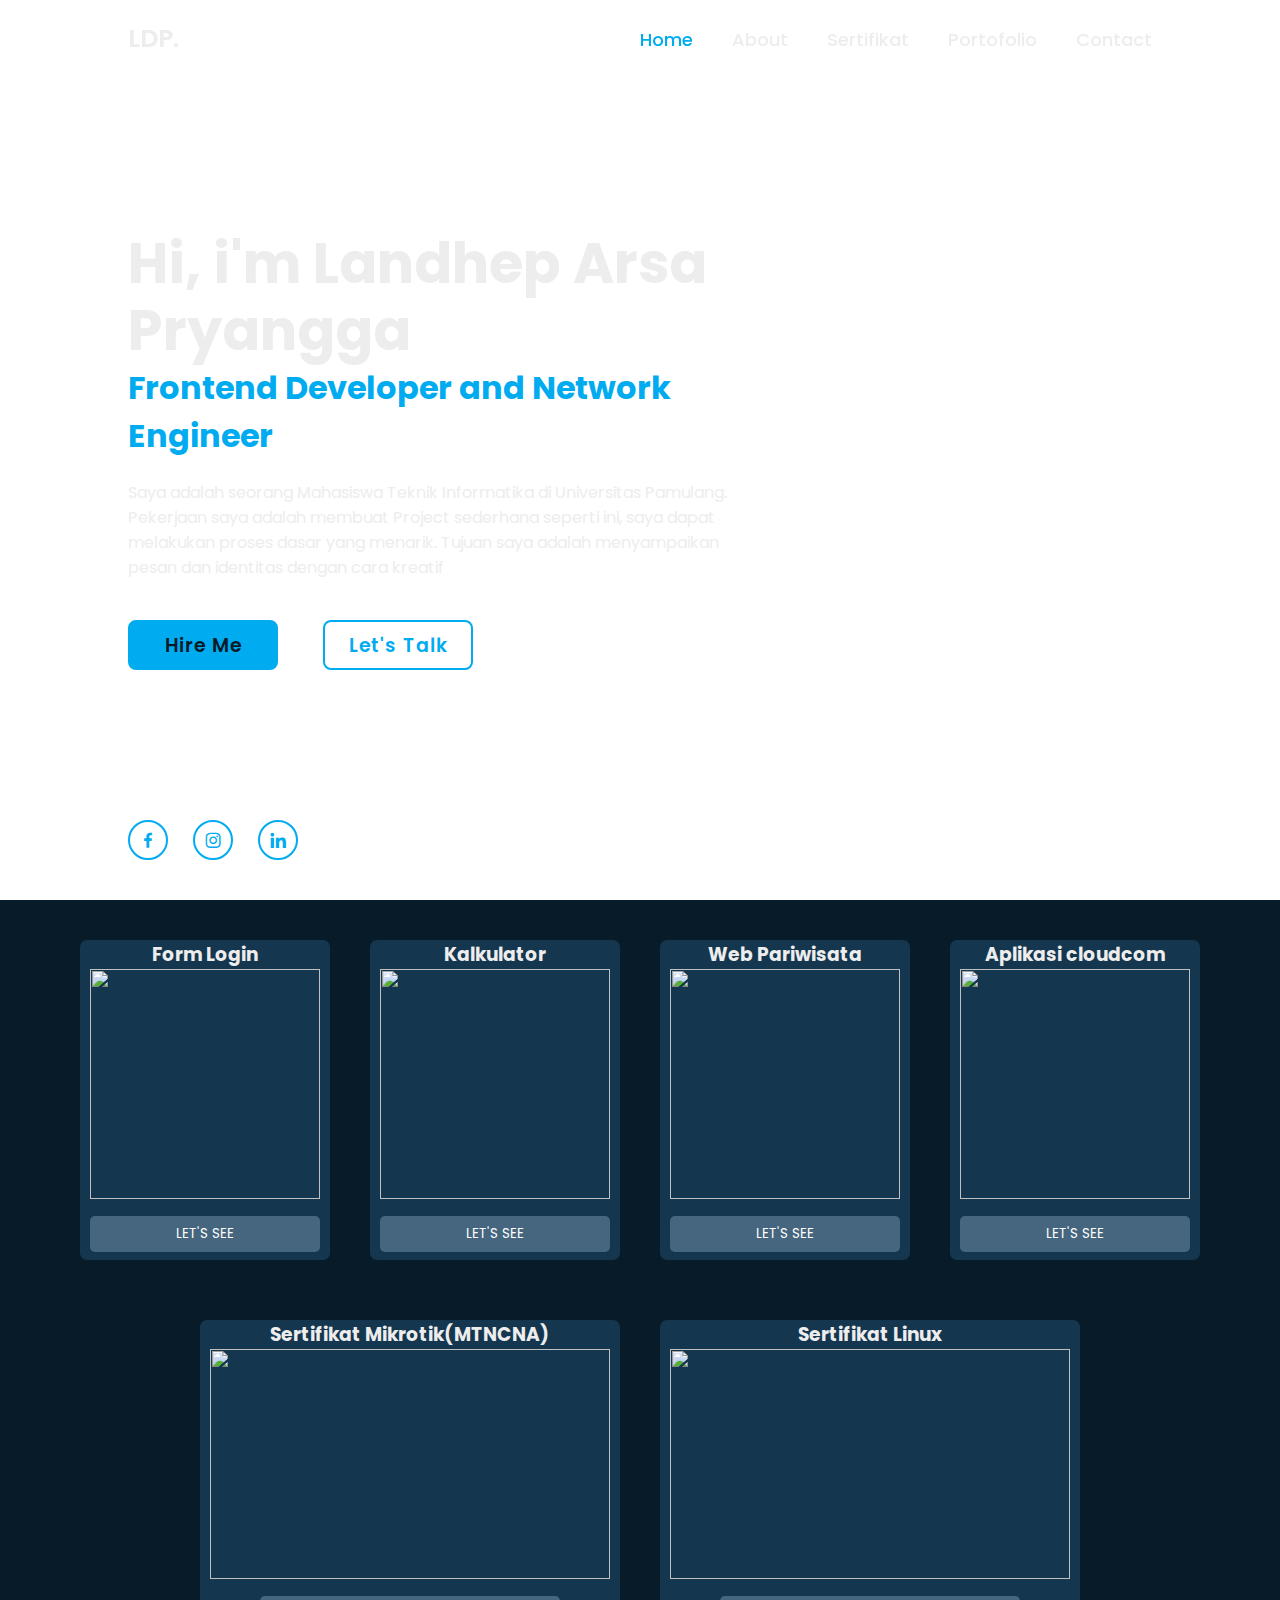
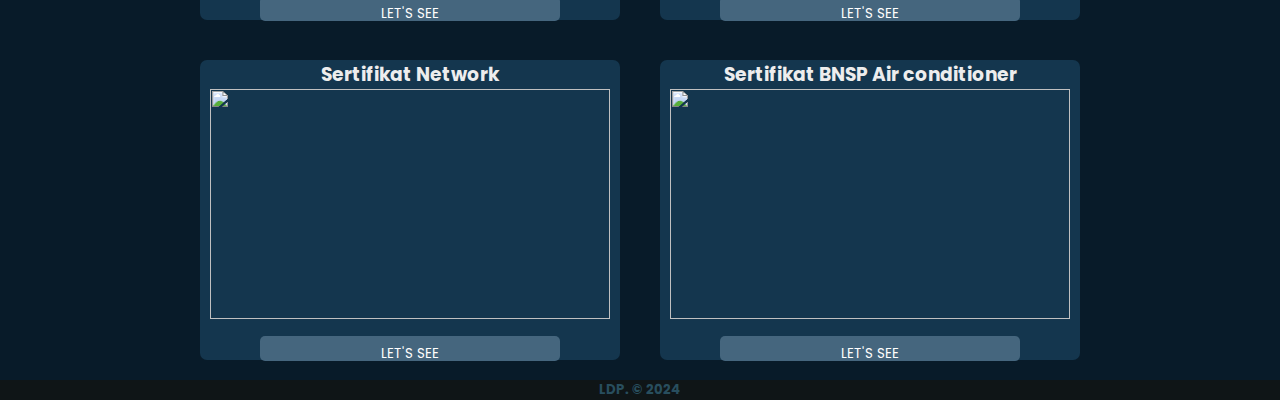
==== index.html @ 1a5d71c7 "Add files via upload" ====
<!DOCTYPE html>
<html lang="en">
<head>
    <meta charset="UTF-8">
    <meta name="viewport" content="width=device-width, initial-scale=1.0">
    <title>Portofolio Landhep Arsa Pryangga</title>
    <link rel="stylesheet" href="style.css">
    <link href='https://unpkg.com/boxicons@2.1.4/css/boxicons.min.css' rel='stylesheet'>
</head>
<body>

    <header class="header">
        <a href="#" class="logo">LDP.</a>
        
        <nav class="navbar">
            <a href="#" class="active">Home</a>
            <a href="#">About</a>
            <a href="#sertifikat">Sertifikat</a>
            <a href="#container">Portofolio</a>
            <a href="#">Contact</a>
        </nav>
    </header>

    <section class="home">

        <div class="home-content">
            <h1>Hi, i'm Landhep Arsa Pryangga</h1>
            <h3>Frontend Developer and Network Engineer</h3>
            <p>Saya adalah seorang Mahasiswa Teknik Informatika di Universitas Pamulang. Pekerjaan saya adalah membuat Project sederhana seperti ini, saya dapat melakukan proses dasar yang menarik. Tujuan saya adalah menyampaikan pesan dan identitas dengan cara kreatif</p>
            <div class="btn-box">
                <a href="#">Hire Me</a>
                <a href="https://api.whatsapp.com/send?phone=+6289680298049">Let's Talk</a>
            </div>
        </div>

        <div class="home-sci">
            <a href="https://www.facebook.com/landhep.arsapryangga?locale=id_ID"><i class='bx bxl-facebook'></i></a>
            <a href="https://www.instagram.com/landhelp/"><i class='bx bxl-instagram'></i></a>
            <a href=""><i class='bx bxl-linkedin' ></i></a>
        </div>
    </section>

    <div id="container"> 
        <div><h3>Form Login</h3><img src="media/form login.jpeg">
            <a href="formlogin/index.html"><button class="btn btn-default"tyoe="button">LET'S SEE</button></a>
        </div>
        <div><h3>Kalkulator</h3> <img src="media/kalkulator.jpeg">
            <a href="kalkulator/index.html"><button class="btn btn-default"tyoe="button">LET'S SEE</button></a>
        </div>
        <div><h3>Web Pariwisata </h3><img src="media/pariwisata.jpeg">
            <a href="web pariwisata/index.html"><button class="btn btn-default"tyoe="button">LET'S SEE</button></a>
        </div>
        <div><h3>Aplikasi cloudcom</h3><img src="media/bufe.png">
            <a href="project/public/index.html"><button class="btn btn-default"tyoe="button">LET'S SEE</button></a>
        </div>
    </div>

    <div id="sertifikat"> 
        <div><h3>Sertifikat Mikrotik(MTNCNA)</h3><img src="media/mtcna.png">
            <a href="#popup1"><button class="btn btn-default"tyoe="button">LET'S SEE</button></a>
        </div>
        <div><h3>Sertifikat Linux</h3> <img src="media/stfl.jpg">
            <a href="#popup2"><button class="btn btn-default"tyoe="button">LET'S SEE</button></a>
        </div>
        <div><h3>Sertifikat Network</h3><img src="media/stfn.jpg">
            <a href="#popup3"><button class="btn btn-default"tyoe="button">LET'S SEE</button></a>
        </div>
        <div><h3>Sertifikat BNSP Air conditioner</h3><img src="media/bnsp acc.png">
            <a href="#popup4"><button class="btn btn-default"tyoe="button">LET'S SEE</button></a>
        </div>
    </div>
    <div id="popup1">
        <div class="overlay"></div>
        <div class="popup">
          <h2>Sertifikat Mikrotik (MTNCNA)</h2>
          <img src="media/mtcna.png" alt="Sertifikat Mikrotik">
          <p>Sertifikat Di Berikan Pada Tahun 2022</p>
          <a href="#sertifikat" class="close-popup">Tutup</a>
        </div>
      </div>
    
      <div id="popup2">
        <div class="overlay"></div>
        <div class="popup">
          <h2>Sertifikat Linux</h2>
          <img src="media/stfl.jpg" alt="Sertifikat Linux">
          <p>Sertifikat Di Berikan Pada Tahun 2021</p>
          <a href="#sertifikat" class="close-popup">Tutup</a>
        </div>
      </div>
    
      <div id="popup3">
        <div class="overlay"></div>
        <div class="popup">
          <h2>Sertifikat Network</h2>
          <img src="media/stfn.jpg" alt="Sertifikat Network">
          <p>Sertifikat Di Berikan Pada Tahun 2021</p>
          <a href="#sertifikat" class="close-popup">Tutup</a>
        </div>
      </div>
    
      <div id="popup4">
        <div class="overlay"></div>
        <div class="popup">
          <h2>Sertifikat BNSP Air Conditioner</h2>
          <img src="media/bnsp acc.png" alt="Sertifikat BNSP Air Conditioner">
          <p>Sertifikat Di Berikan Pada Tahun 2024</p>
          <a href="#sertifikat" class="close-popup">Tutup</a>
        </div>
      </div>
    <div id="kaki">
        <div class="container">
          <h5 class="text-center">LDP. © 2024</h5>
        </div>
    </div>

</body>
</html>
---- style.css ----
@import url('https://fonts.googleapis.com/css2?family=Poppins:wght@300;400;500;600;700;800;900&display=swap');

* {
    margin: 0;
    padding: 0;
    box-sizing: border-box;
    font-family: 'poppins', sans-serif;
}

body {
    color: #ededed;
}

.header {
    position: fixed;
    top: 0;
    left: 0;
    width: 100%;
    padding: 20px 10%;
    background: transparent;
    display: flex;
    justify-content: space-between;
    align-items: center;
    z-index: 100;
}

.logo {
    font-size: 25px;
    color: #ededed;
    text-decoration: none;
    font-weight: 600;
}

.navbar a {
    font-size: 18px;
    color: #ededed;
    text-decoration: none;
    font-weight: 500;
    margin-left: 35px;
    transition: .3s;
}

.navbar a:hover,
.navbar a.active {
    color: #00abf0;
}

.home {
    height: 100vh;
    background:url(media/dps.png) no-repeat;
    background-size: cover;
    background-position: center;
    display: flex;
    align-items: center;
    padding: 0 10%;
}

.home-content {
    max-width: 600px;
}

.home-content h1 {
    font-size: 56px;
    font-weight: 700;
    line-height: 1.2;
}

.home-content h3 {
    font-size: 32px;
    font-weight: 700;
    color: #00abf0;
}

.home-content p {
    font-size: 16px;
    margin: 20px 0 40px;
}

.home-content .btn-box {
    display: flex;
    justify-content: space-between;
    width: 345px;
    height: 50px;
}

.btn-box a {
    position: relative;
    display: inline-flex;
    justify-content: center;
    align-items: center;
    width: 150px;
    height: 100%;
    background: #00abf0;
    border: 2px solid #00abf0;
    border-radius: 8px;
    font-size: 19px;
    color: #081b29;
    text-decoration: none;
    font-weight: 600;
    letter-spacing: 1px;
    z-index: 1;
    overflow: hidden;
    transition: .5s;
}

.btn-box a:hover {
    color: #00abf0;
}

.btn-box a:nth-child(2) {
    background: transparent;
    color: #00abf0;
}

.btn-box a:nth-child(2):hover {
    color: #081b29;
}

.btn-box a:nth-child(2)::before {
    background: #00abf0;
}

.btn-box a::before {
    content: '';
    position: absolute;
    top: 0;
    left: 0;
    width: 0;
    height: 100%;
    background: #081b29;
    z-index: -1;
    transition: .5s;
}

.btn-box a:hover::before {
    width: 100%;
}

.home-sci {
    position: absolute;
    bottom: 40px;
    width: 170px;
    display: flex;
    justify-content: space-between;
}

.home-sci a {
    position: relative;
    display: inline-flex;
    justify-content: center;
    align-items: center;
    width: 40px;
    height: 40px;
    background: transparent;
    border: 2px solid #00abf0;
    border-radius: 50%;
    font-size: 20px;
    color: #00abf0;
    text-decoration: none;
    z-index: 1;
    overflow: hidden;
    transition: .5s;
}

.home-sci a:hover {
    color: #081b29;
}

.home-sci a::before {
    content: '';
    position: absolute;
    top: 0;
    left: 0;
    width: 0;
    height: 100%;
    background: #00abf0;
    z-index: -1;
    transition: .5s;
}

.home-sci a:hover::before {
    width: 100%;
}

#container{
    display: flex;
    flex-wrap: wrap;
    justify-content: center;
    align-items: center;
    min-height: 400px;
    background-color: #081b29;
}

#container div{
    height: 320px;
    width: 250px;
    background: #14364e;
    margin: 20px;
    text-align: center;
    border-radius: 7px;
}

#container div img{
    height: 230px;
    width: 230px;
}

#container div button{
    height: 50x;
    width: 230px;
    background-color: #45667e;
}

#sertifikat {
    display: flex;
    flex-wrap: wrap;
    justify-content: center;
    align-items: center;
    min-height: 400px;
    background-color: #081b29;
}

#sertifikat div{
    height: 300px;
    width: 420px;
    background: #14364e;
    margin: 20px;
    text-align: center;
    border-radius: 7px;
}

#sertifikat div img{
    height: 230px;
    width: 400px;
    margin: 0px;
}

#sertifikat div button{
    height: 25px;
    width: 300px;
    background-color: #45667e;
}

.btn {
    padding: 8px 12px;
    margin-top: 10px;
    background-color: #007bff;
    color: #fff;
    border: none;
    border-radius: 5px;
    cursor: pointer;
    text-decoration: none;
  }
  .overlay {
    position: fixed;
    top: 0;
    left: 0;
    width: 100%;
    height: 100%;
    background: rgba(0, 0, 0, 0.5);
    opacity: 0;
    visibility: hidden;
    transition: opacity 0.3s ease;
  }
  .popup {
    position: fixed;
    top: 50%;
    left: 50%;
    transform: translate(-50%, -50%);
    width: 90%;
    max-width: 400px;
    padding: 20px;
    background-color: #081b29;
    border-radius: 10px;
    box-shadow: 0 4px 8px rgba(0, 0, 0, 0.2);
    visibility: hidden;
    opacity: 0;
    transition: opacity 0.3s ease, transform 0.3s ease;
    text-align: center;
  }
  .popup img {
    width: 100%;
    height: auto;
    max-height: 300px;
    border-radius: 5px;
    margin-bottom: 10px;
  }
  .close-popup {
    display: inline-block;
    margin-top: 10px;
    padding: 8px 16px;
    background-color: #fff;
    color: #081b29;
    text-decoration: none;
    border-radius: 5px;
  }
  
  #popup1:target .overlay,
  #popup2:target .overlay,
  #popup3:target .overlay,
  #popup4:target .overlay {
    visibility: visible;
    opacity: 1;
  }
  #popup1:target .popup,
  #popup2:target .popup,
  #popup3:target .popup,
  #popup4:target .popup {
    visibility: visible;
    opacity: 1;
    transform: translate(-50%, -50%) scale(1);
  }

#kaki{
    color: rgb(40,78,94);
    background-color: #0f1517;
    text-align: center;
}
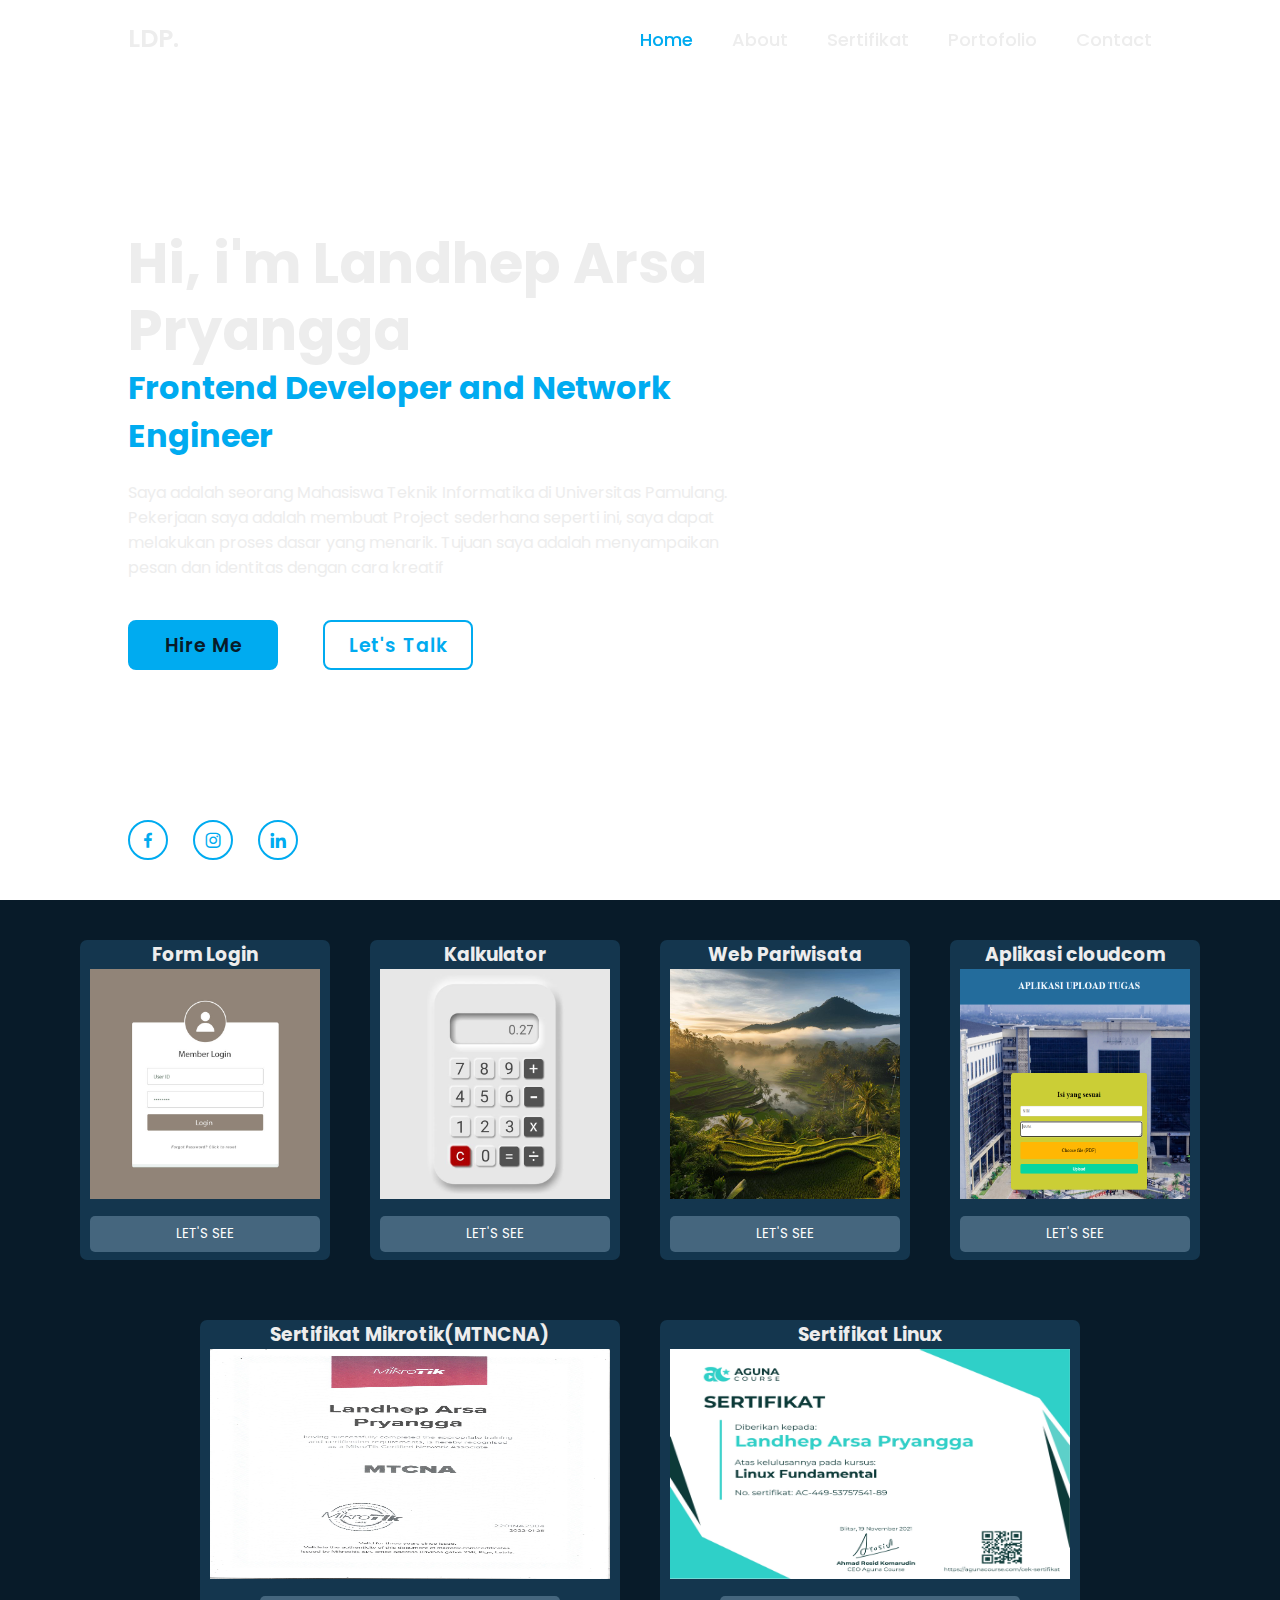
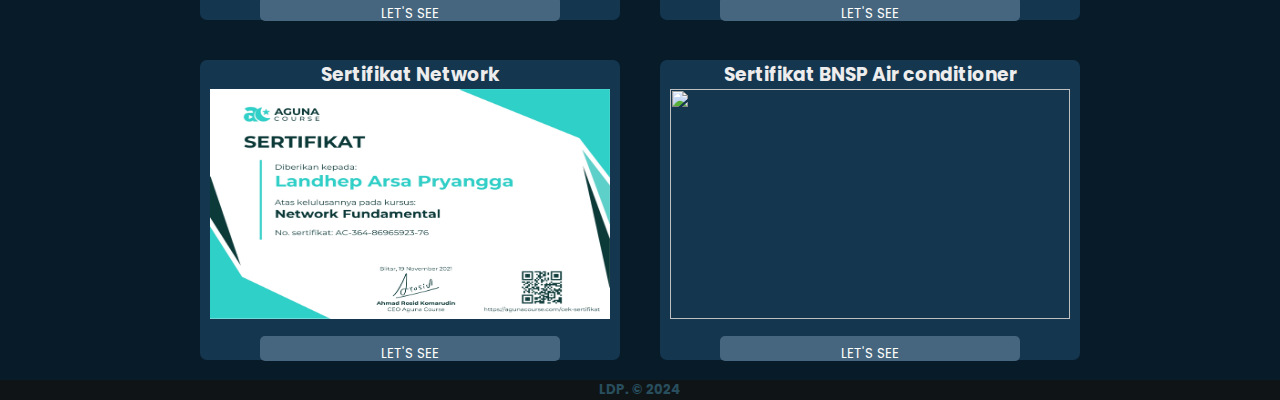
==== commit b2c004fd: "index.html" ====
--- a/index.html
+++ b/index.html
@@ -41,31 +41,31 @@
     </section>
 
     <div id="container"> 
-        <div><h3>Form Login</h3><img src="media/form login.jpeg">
+        <div><h3>Form Login</h3><img src="form login.jpeg">
             <a href="formlogin/index.html"><button class="btn btn-default"tyoe="button">LET'S SEE</button></a>
         </div>
-        <div><h3>Kalkulator</h3> <img src="media/kalkulator.jpeg">
+        <div><h3>Kalkulator</h3> <img src="kalkulator.jpeg">
             <a href="kalkulator/index.html"><button class="btn btn-default"tyoe="button">LET'S SEE</button></a>
         </div>
-        <div><h3>Web Pariwisata </h3><img src="media/pariwisata.jpeg">
+        <div><h3>Web Pariwisata </h3><img src="pariwisata.jpeg">
             <a href="web pariwisata/index.html"><button class="btn btn-default"tyoe="button">LET'S SEE</button></a>
         </div>
-        <div><h3>Aplikasi cloudcom</h3><img src="media/bufe.png">
+        <div><h3>Aplikasi cloudcom</h3><img src="bufe.png">
             <a href="project/public/index.html"><button class="btn btn-default"tyoe="button">LET'S SEE</button></a>
         </div>
     </div>
 
     <div id="sertifikat"> 
-        <div><h3>Sertifikat Mikrotik(MTNCNA)</h3><img src="media/mtcna.png">
+        <div><h3>Sertifikat Mikrotik(MTNCNA)</h3><img src="mtcna.png">
             <a href="#popup1"><button class="btn btn-default"tyoe="button">LET'S SEE</button></a>
         </div>
-        <div><h3>Sertifikat Linux</h3> <img src="media/stfl.jpg">
+        <div><h3>Sertifikat Linux</h3> <img src="stfl.jpg">
             <a href="#popup2"><button class="btn btn-default"tyoe="button">LET'S SEE</button></a>
         </div>
-        <div><h3>Sertifikat Network</h3><img src="media/stfn.jpg">
+        <div><h3>Sertifikat Network</h3><img src="stfn.jpg">
             <a href="#popup3"><button class="btn btn-default"tyoe="button">LET'S SEE</button></a>
         </div>
-        <div><h3>Sertifikat BNSP Air conditioner</h3><img src="media/bnsp acc.png">
+        <div><h3>Sertifikat BNSP Air conditioner</h3><img src="bnsp acc.png">
             <a href="#popup4"><button class="btn btn-default"tyoe="button">LET'S SEE</button></a>
         </div>
     </div>
@@ -73,7 +73,7 @@
         <div class="overlay"></div>
         <div class="popup">
           <h2>Sertifikat Mikrotik (MTNCNA)</h2>
-          <img src="media/mtcna.png" alt="Sertifikat Mikrotik">
+          <img src="mtcna.png" alt="Sertifikat Mikrotik">
           <p>Sertifikat Di Berikan Pada Tahun 2022</p>
           <a href="#sertifikat" class="close-popup">Tutup</a>
         </div>
@@ -83,7 +83,7 @@
         <div class="overlay"></div>
         <div class="popup">
           <h2>Sertifikat Linux</h2>
-          <img src="media/stfl.jpg" alt="Sertifikat Linux">
+          <img src="stfl.jpg" alt="Sertifikat Linux">
           <p>Sertifikat Di Berikan Pada Tahun 2021</p>
           <a href="#sertifikat" class="close-popup">Tutup</a>
         </div>
@@ -93,7 +93,7 @@
         <div class="overlay"></div>
         <div class="popup">
           <h2>Sertifikat Network</h2>
-          <img src="media/stfn.jpg" alt="Sertifikat Network">
+          <img src="stfn.jpg" alt="Sertifikat Network">
           <p>Sertifikat Di Berikan Pada Tahun 2021</p>
           <a href="#sertifikat" class="close-popup">Tutup</a>
         </div>
@@ -103,7 +103,7 @@
         <div class="overlay"></div>
         <div class="popup">
           <h2>Sertifikat BNSP Air Conditioner</h2>
-          <img src="media/bnsp acc.png" alt="Sertifikat BNSP Air Conditioner">
+          <img src="bnsp acc.png" alt="Sertifikat BNSP Air Conditioner">
           <p>Sertifikat Di Berikan Pada Tahun 2024</p>
           <a href="#sertifikat" class="close-popup">Tutup</a>
         </div>
@@ -115,4 +115,4 @@
     </div>
 
 </body>
-</html>+</html>
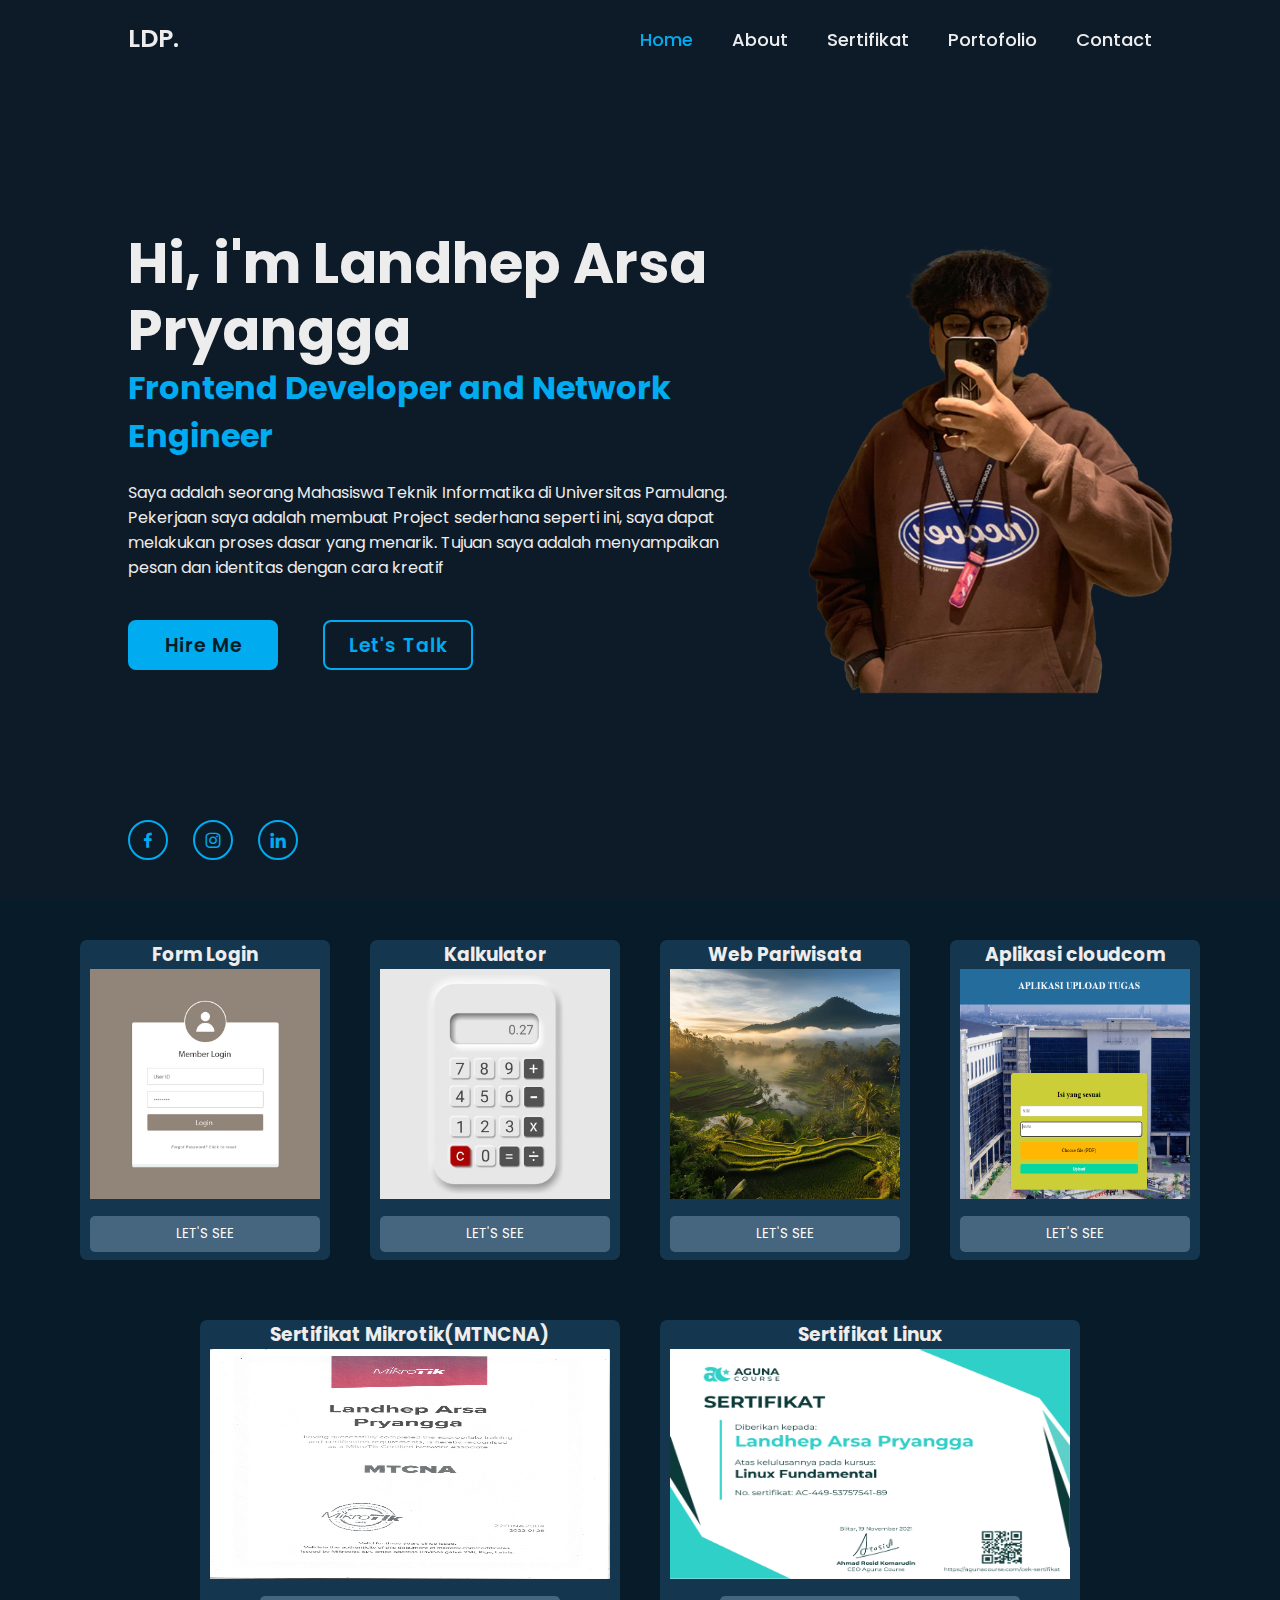
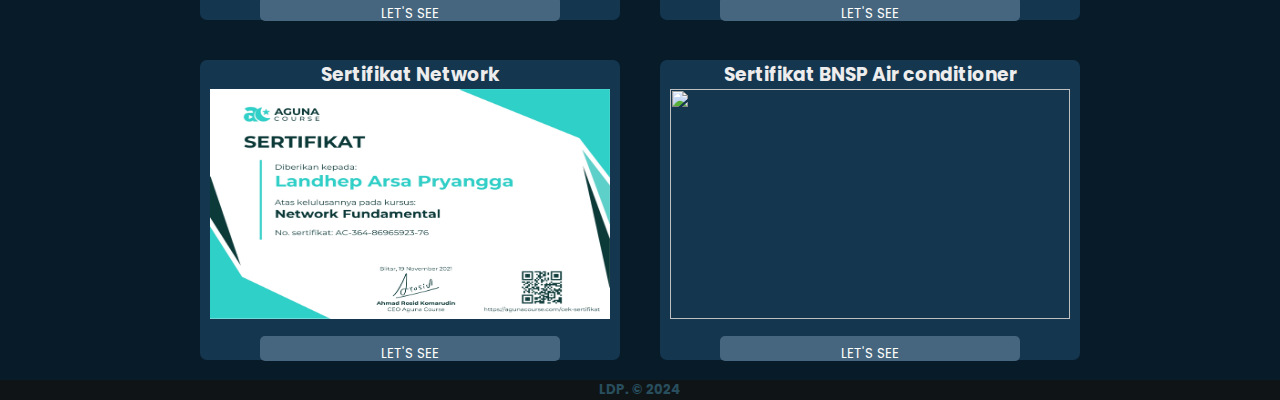
==== commit 13f9ca7e: "index.html" ====
--- a/index.html
+++ b/index.html
@@ -42,16 +42,16 @@
 
     <div id="container"> 
         <div><h3>Form Login</h3><img src="form login.jpeg">
-            <a href="formlogin/index.html"><button class="btn btn-default"tyoe="button">LET'S SEE</button></a>
+            <a href="formlogin.html"><button class="btn btn-default"tyoe="button">LET'S SEE</button></a>
         </div>
         <div><h3>Kalkulator</h3> <img src="kalkulator.jpeg">
-            <a href="kalkulator/index.html"><button class="btn btn-default"tyoe="button">LET'S SEE</button></a>
+            <a href="kalkulator.html"><button class="btn btn-default"tyoe="button">LET'S SEE</button></a>
         </div>
         <div><h3>Web Pariwisata </h3><img src="pariwisata.jpeg">
-            <a href="web pariwisata/index.html"><button class="btn btn-default"tyoe="button">LET'S SEE</button></a>
+            <a href="web pariwisata.html"><button class="btn btn-default"tyoe="button">LET'S SEE</button></a>
         </div>
         <div><h3>Aplikasi cloudcom</h3><img src="bufe.png">
-            <a href="project/public/index.html"><button class="btn btn-default"tyoe="button">LET'S SEE</button></a>
+            <a href="public.html"><button class="btn btn-default"tyoe="button">LET'S SEE</button></a>
         </div>
     </div>
 
--- a/style.css
+++ b/style.css
@@ -47,7 +47,7 @@
 
 .home {
     height: 100vh;
-    background:url(media/dps.png) no-repeat;
+    background:url(dps.png) no-repeat;
     background-size: cover;
     background-position: center;
     display: flex;
@@ -315,4 +315,4 @@
     color: rgb(40,78,94);
     background-color: #0f1517;
     text-align: center;
-}+}
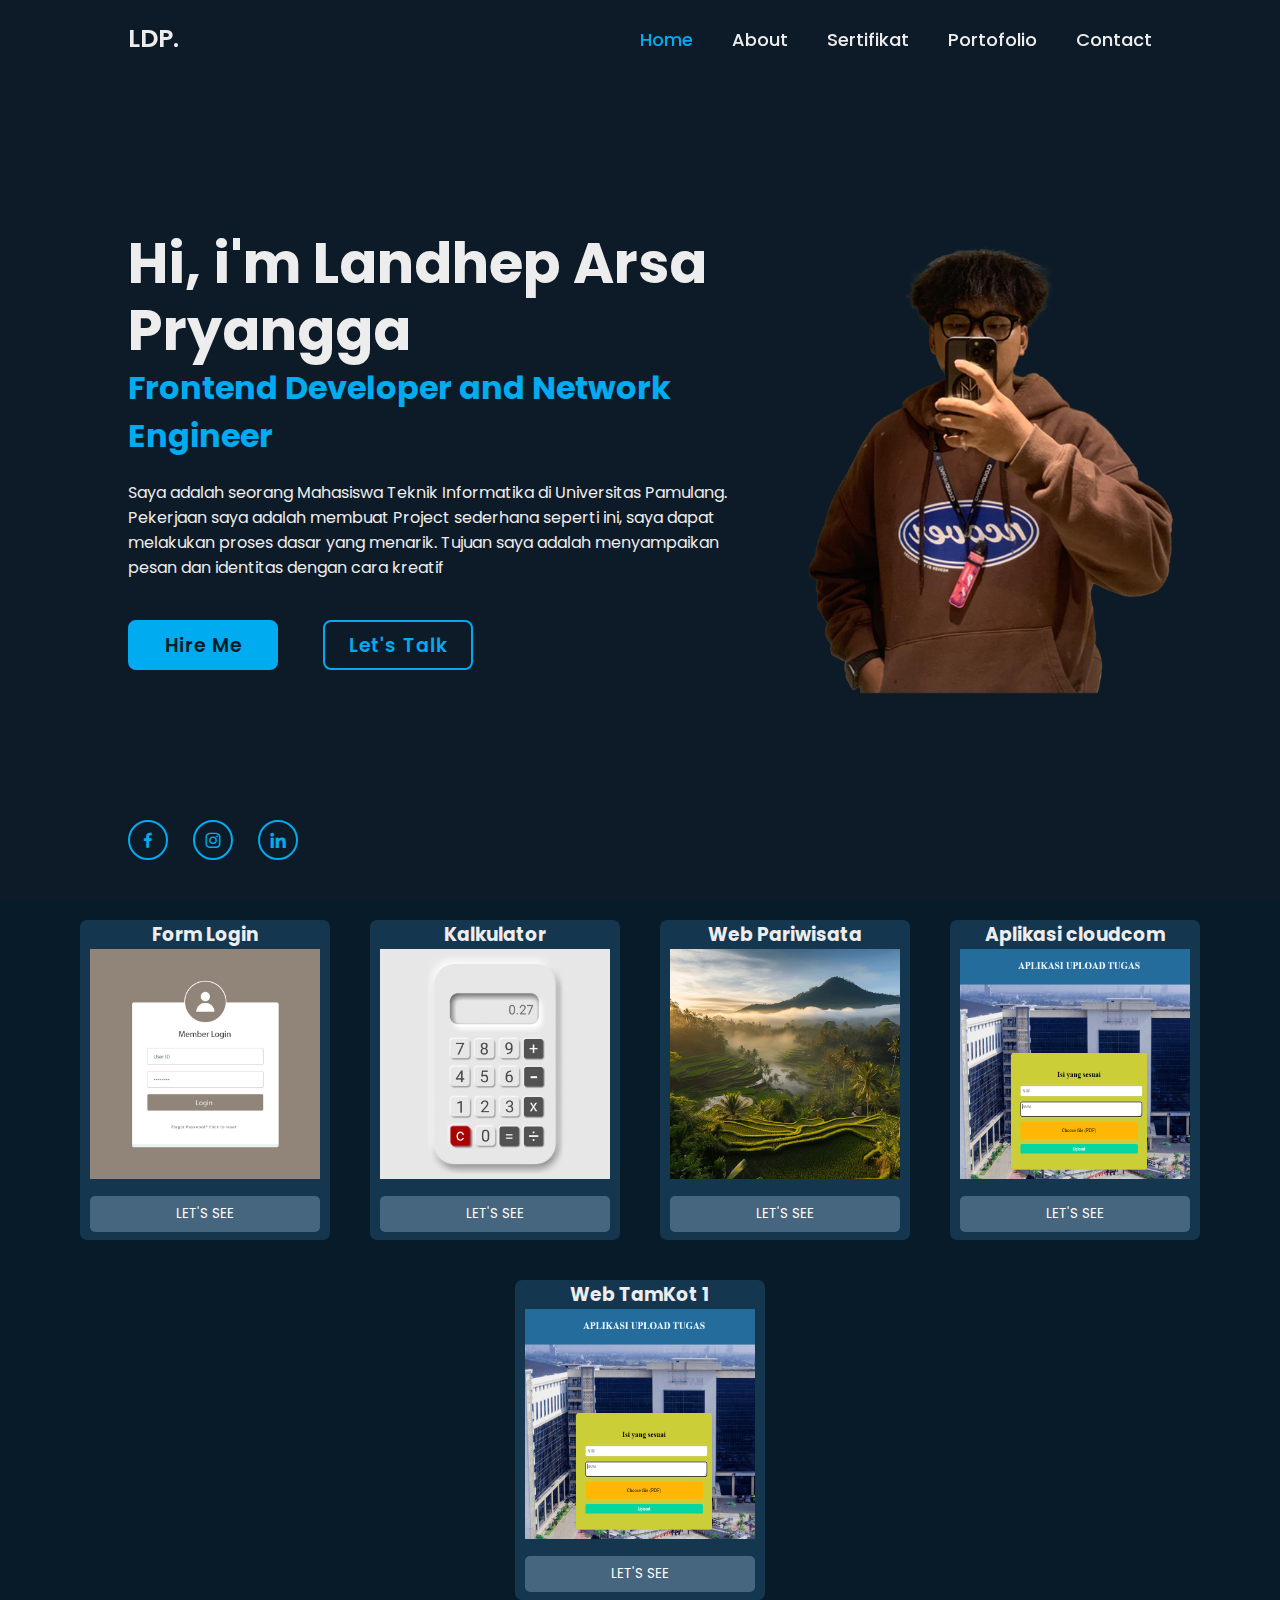
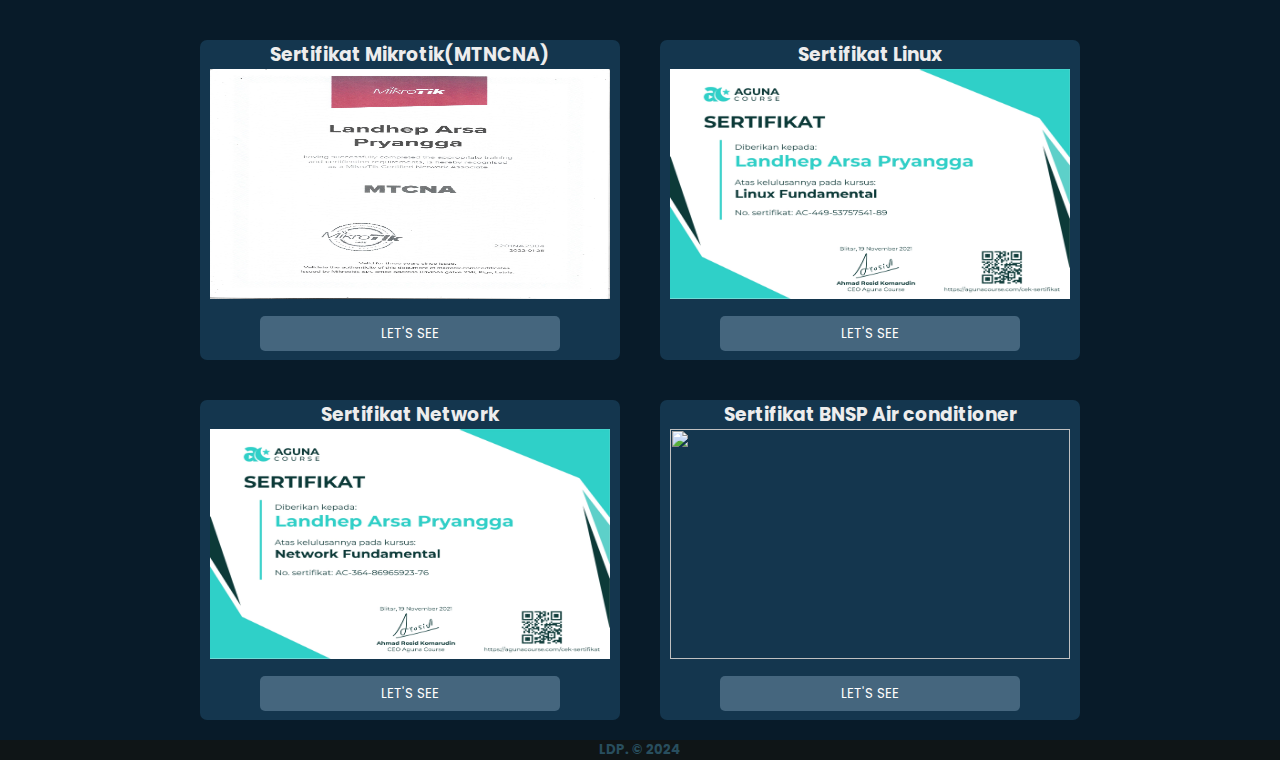
==== commit bae6851f: "Update index.html" ====
--- a/index.html
+++ b/index.html
@@ -48,10 +48,13 @@
             <a href="kalkulator.html"><button class="btn btn-default"tyoe="button">LET'S SEE</button></a>
         </div>
         <div><h3>Web Pariwisata </h3><img src="pariwisata.jpeg">
-            <a href="web pariwisata.html"><button class="btn btn-default"tyoe="button">LET'S SEE</button></a>
+            <a href="webpariwisata.html"><button class="btn btn-default"tyoe="button">LET'S SEE</button></a>
         </div>
         <div><h3>Aplikasi cloudcom</h3><img src="bufe.png">
-            <a href="public.html"><button class="btn btn-default"tyoe="button">LET'S SEE</button></a>
+            <a href="project.html"><button class="btn btn-default"tyoe="button">LET'S SEE</button></a>
+        </div>
+        <div><h3>Web TamKot 1</h3><img src="bufe.png">
+            <a href="webtamkot.html"><button class="btn btn-default"tyoe="button">LET'S SEE</button></a>
         </div>
     </div>
 
--- a/style.css
+++ b/style.css
@@ -221,7 +221,7 @@
 }
 
 #sertifikat div{
-    height: 300px;
+    height: 320px;
     width: 420px;
     background: #14364e;
     margin: 20px;
@@ -236,7 +236,7 @@
 }
 
 #sertifikat div button{
-    height: 25px;
+    height: 35px;
     width: 300px;
     background-color: #45667e;
 }
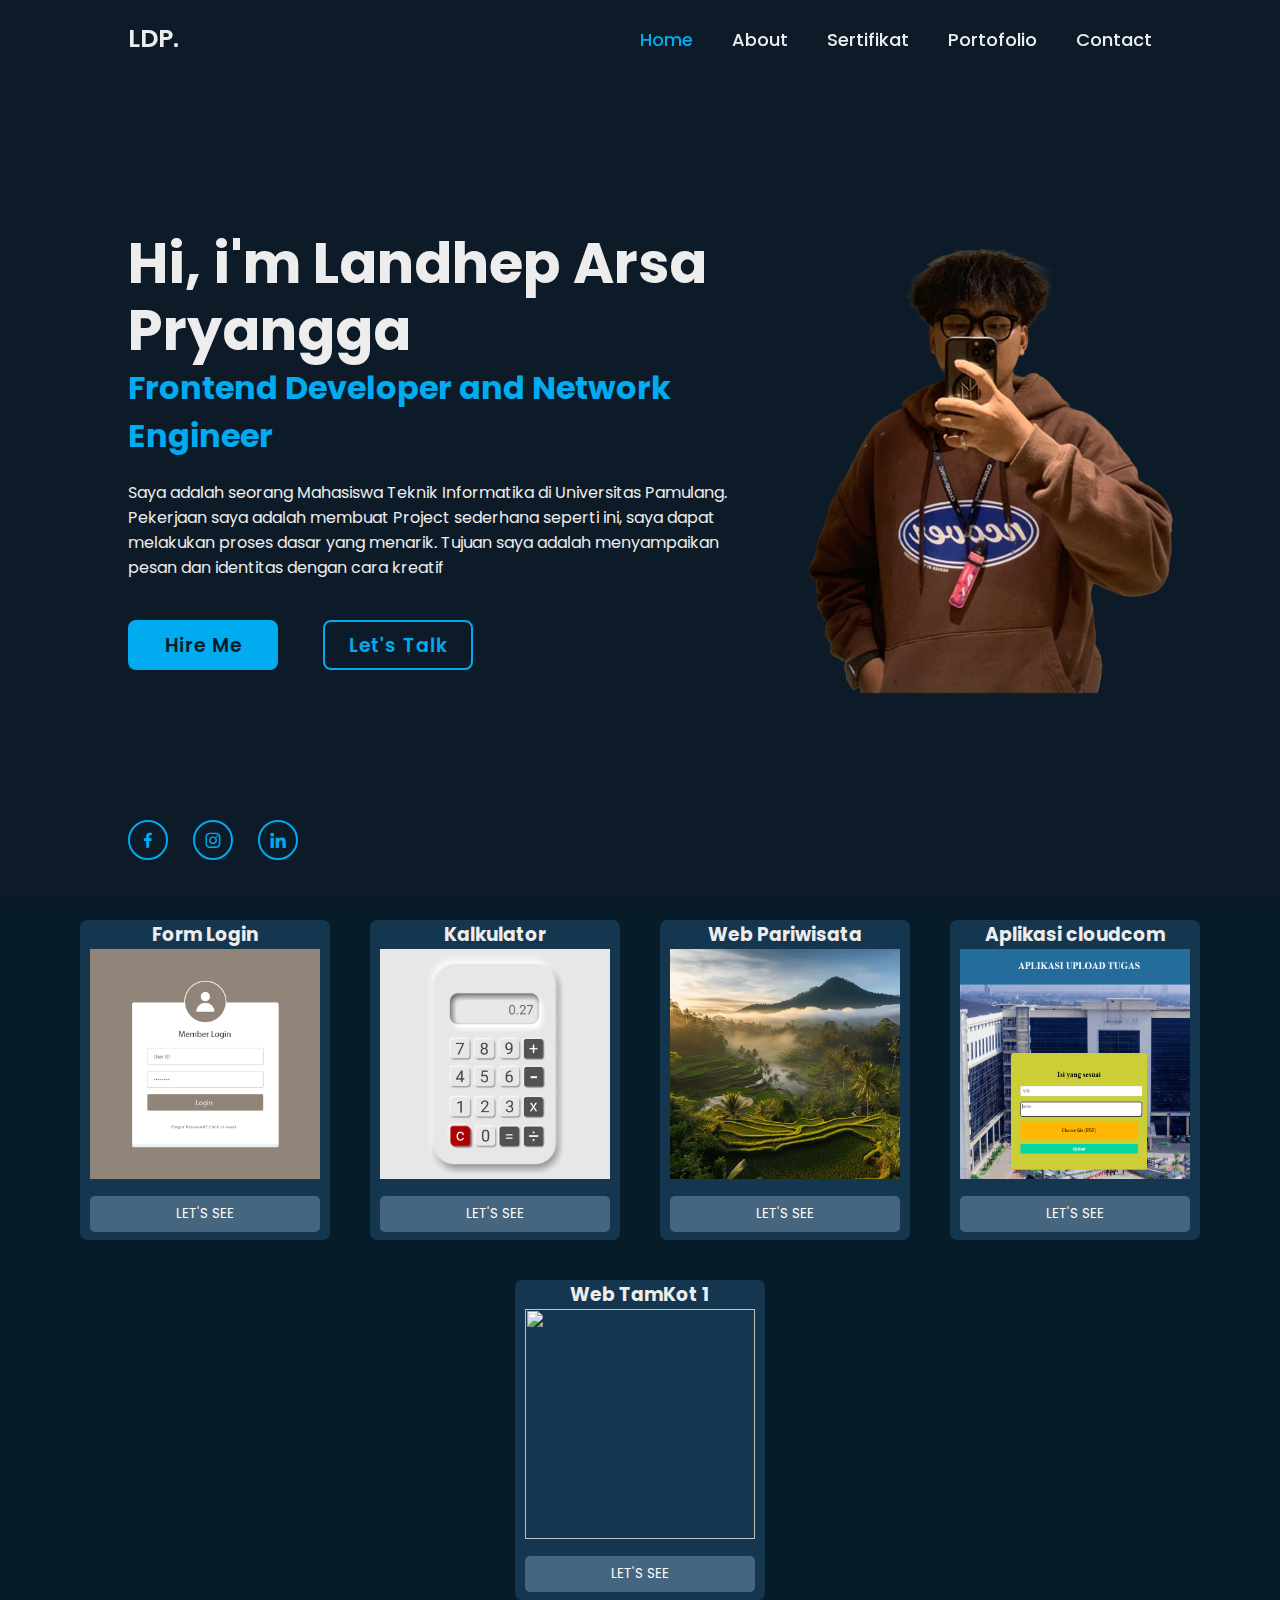
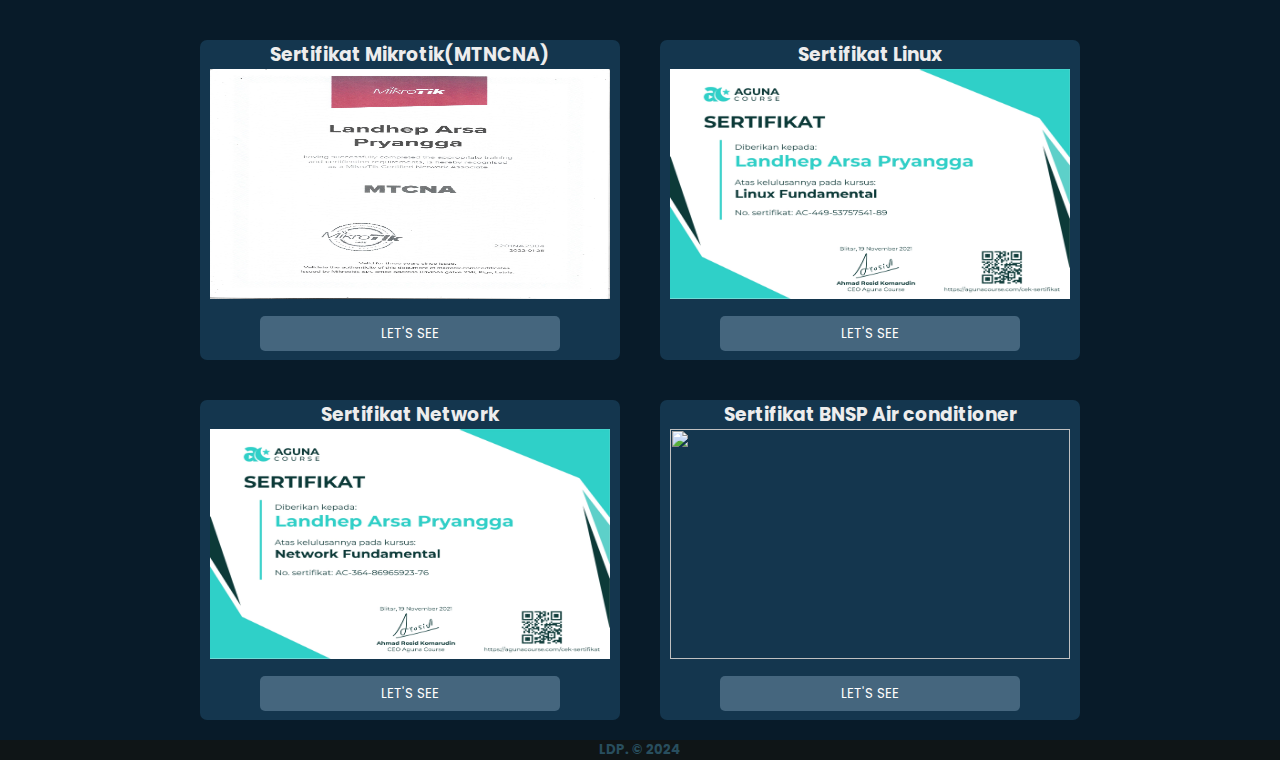
==== commit efb7b7e0: "index.html" ====
--- a/index.html
+++ b/index.html
@@ -53,7 +53,7 @@
         <div><h3>Aplikasi cloudcom</h3><img src="bufe.png">
             <a href="project.html"><button class="btn btn-default"tyoe="button">LET'S SEE</button></a>
         </div>
-        <div><h3>Web TamKot 1</h3><img src="bufe.png">
+        <div><h3>Web TamKot 1</h3><img src="g2.png">
             <a href="webtamkot.html"><button class="btn btn-default"tyoe="button">LET'S SEE</button></a>
         </div>
     </div>
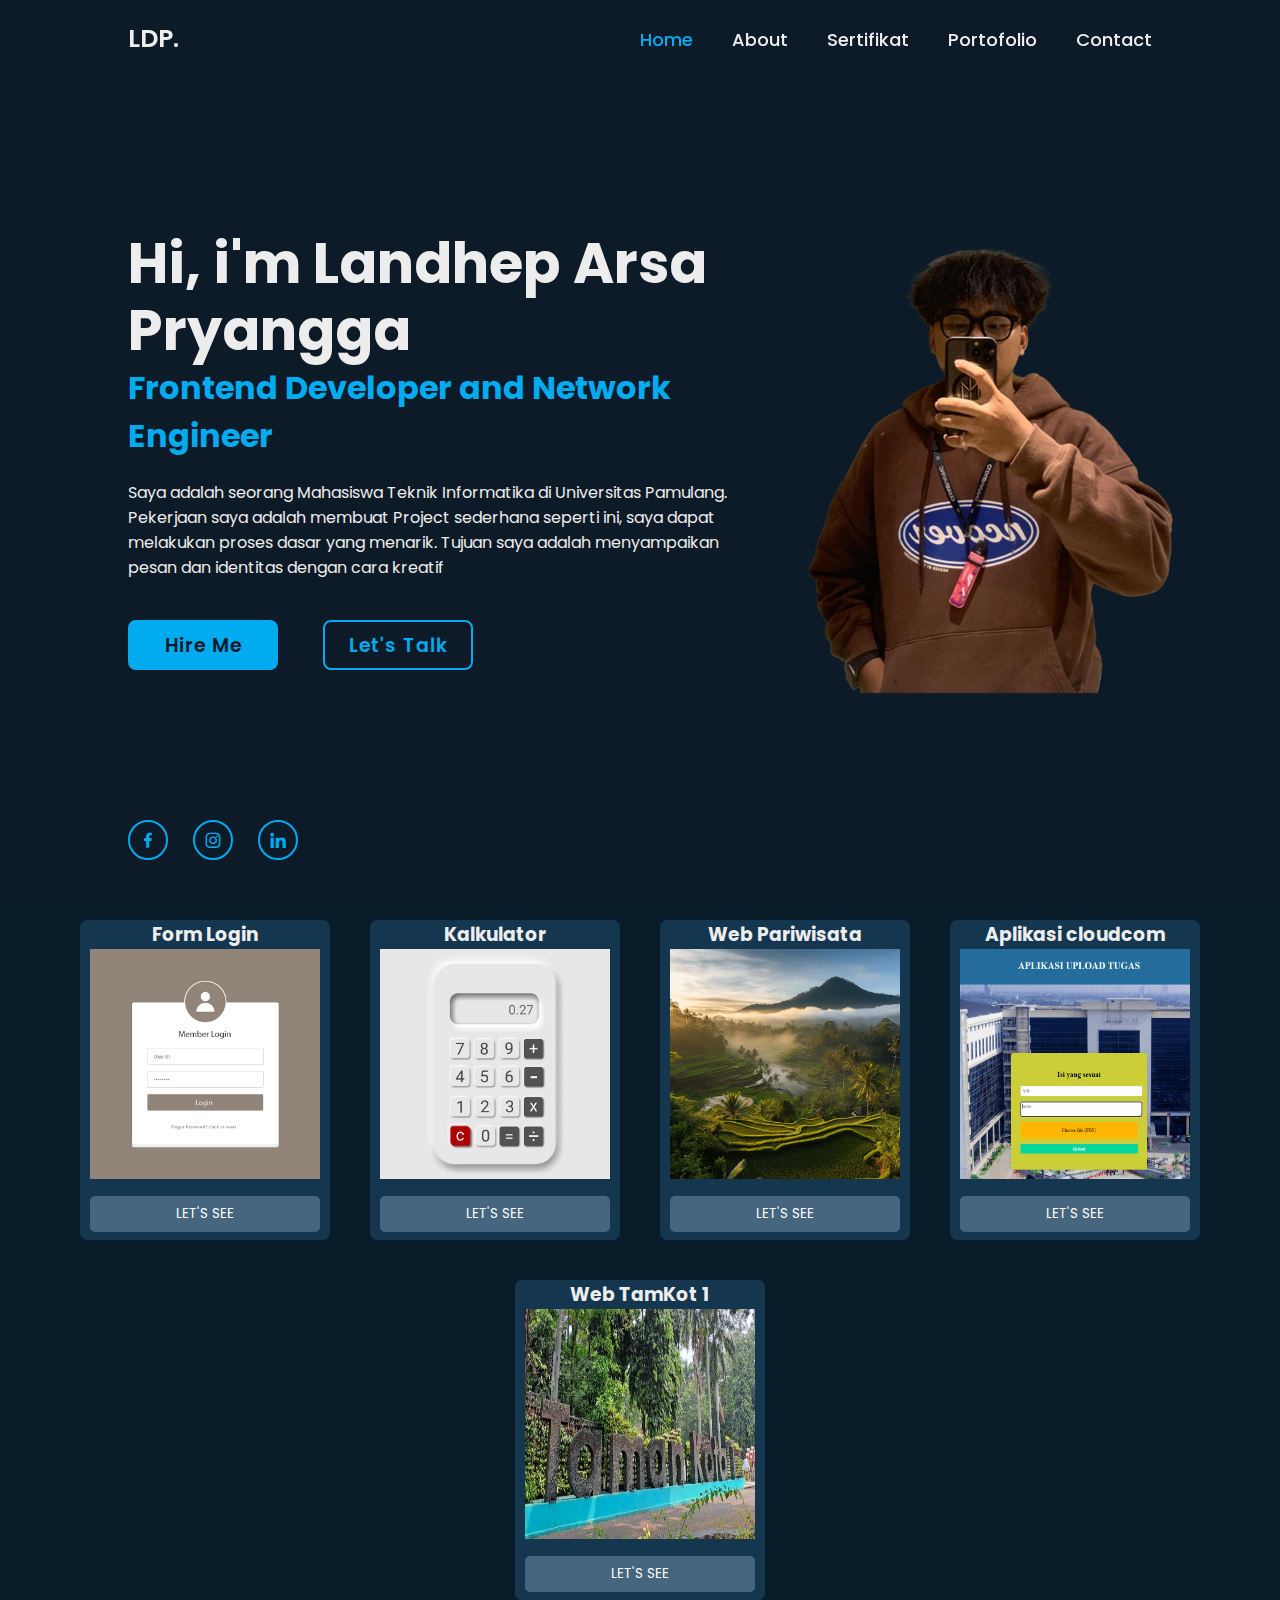
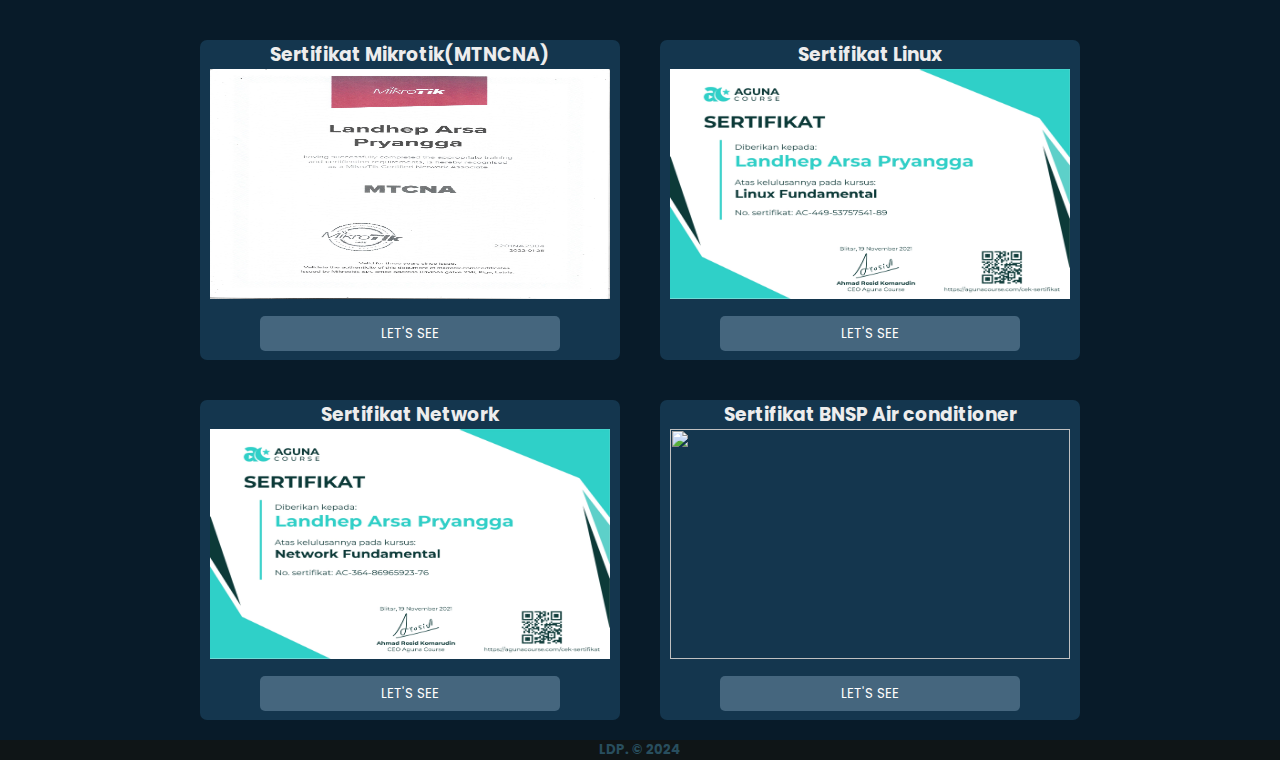
==== commit 998dc326: "index.html" ====
--- a/index.html
+++ b/index.html
@@ -53,7 +53,7 @@
         <div><h3>Aplikasi cloudcom</h3><img src="bufe.png">
             <a href="project.html"><button class="btn btn-default"tyoe="button">LET'S SEE</button></a>
         </div>
-        <div><h3>Web TamKot 1</h3><img src="g2.png">
+        <div><h3>Web TamKot 1</h3><img src="g2.jpg">
             <a href="webtamkot.html"><button class="btn btn-default"tyoe="button">LET'S SEE</button></a>
         </div>
     </div>
